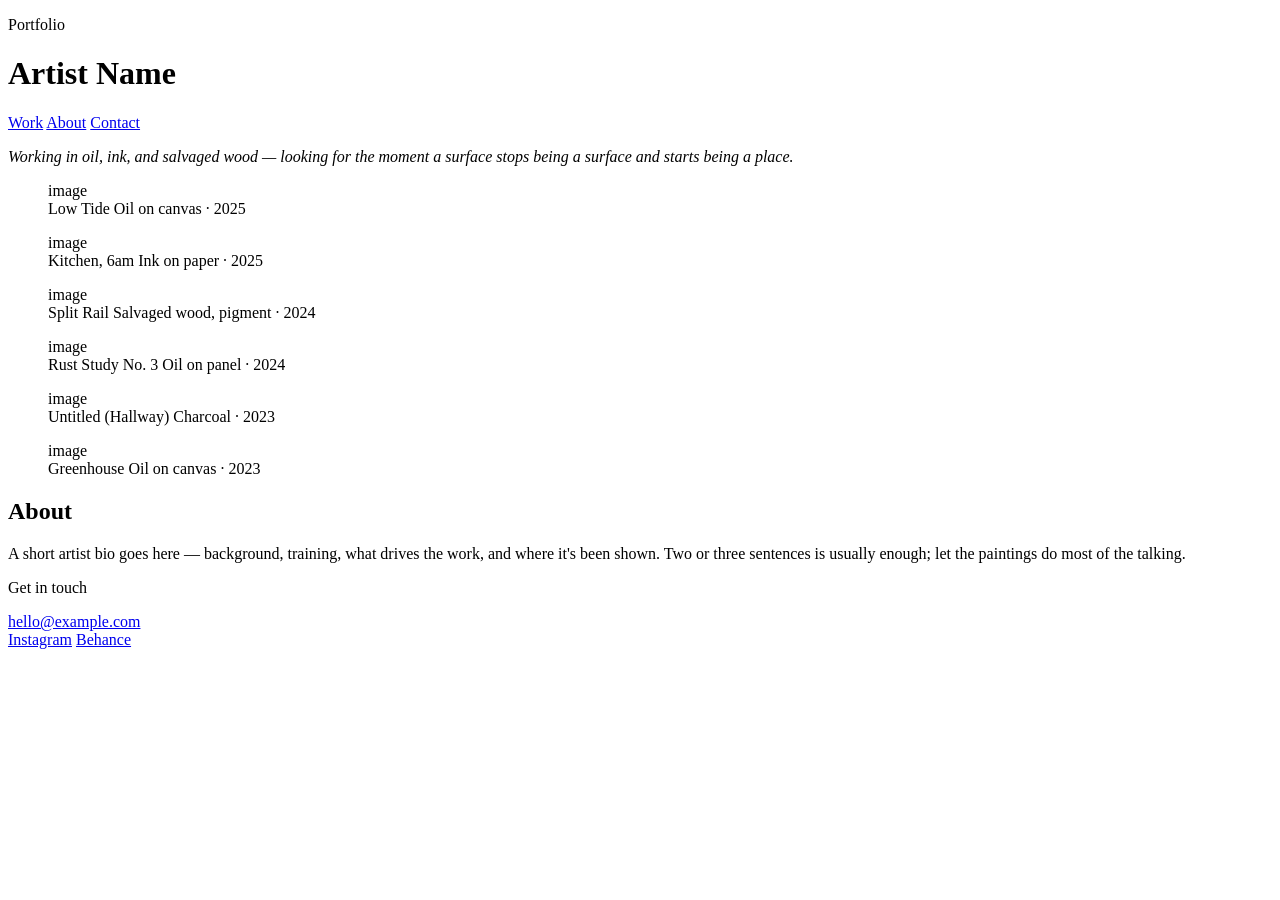
==== index.html @ acadbf72 "Create index.html" ====
<!DOCTYPE html>
<html lang="en">
<head>
  <meta charset="UTF-8">
  <meta name="viewport" content="width=device-width, initial-scale=1.0">
  <title>Artist Name — Portfolio</title>
  <link rel="preconnect" href="https://fonts.googleapis.com">
  <link href="https://fonts.googleapis.com/css2?family=Fraunces:ital,opsz,wght@0,9..144,300;0,9..144,500;1,9..144,400&family=Inter:wght@400;500&display=swap" rel="stylesheet">
  <link rel="stylesheet" href="styles.css">
</head>
<body>

  <header class="site-header">
    <p class="eyebrow">Portfolio</p>
    <h1 class="artist-name">Artist Name</h1>
    <nav class="site-nav">
      <a href="#work">Work</a>
      <a href="#about">About</a>
      <a href="#contact">Contact</a>
    </nav>
  </header>

  <section class="statement">
    <p><em>Working in oil, ink, and salvaged wood — looking for the moment
    a surface stops being a surface and starts being a place.</em></p>
  </section>

  <main id="work" class="gallery">

    <figure class="piece" style="--tile-color:#B7C4A6;">
      <div class="frame" tabindex="0">
        <span class="placeholder-note">image</span>
      </div>
      <figcaption class="label">
        <span class="label-title">Low Tide</span>
        <span class="label-meta">Oil on canvas · 2025</span>
      </figcaption>
    </figure>

    <figure class="piece" style="--tile-color:#C9A98C;">
      <div class="frame" tabindex="0">
        <span class="placeholder-note">image</span>
      </div>
      <figcaption class="label">
        <span class="label-title">Kitchen, 6am</span>
        <span class="label-meta">Ink on paper · 2025</span>
      </figcaption>
    </figure>

    <figure class="piece" style="--tile-color:#94A7AE;">
      <div class="frame" tabindex="0">
        <span class="placeholder-note">image</span>
      </div>
      <figcaption class="label">
        <span class="label-title">Split Rail</span>
        <span class="label-meta">Salvaged wood, pigment · 2024</span>
      </figcaption>
    </figure>

    <figure class="piece" style="--tile-color:#A8522E;">
      <div class="frame" tabindex="0">
        <span class="placeholder-note">image</span>
      </div>
      <figcaption class="label">
        <span class="label-title">Rust Study No. 3</span>
        <span class="label-meta">Oil on panel · 2024</span>
      </figcaption>
    </figure>

    <figure class="piece" style="--tile-color:#D8CBB4;">
      <div class="frame" tabindex="0">
        <span class="placeholder-note">image</span>
      </div>
      <figcaption class="label">
        <span class="label-title">Untitled (Hallway)</span>
        <span class="label-meta">Charcoal · 2023</span>
      </figcaption>
    </figure>

    <figure class="piece" style="--tile-color:#6B7A5E;">
      <div class="frame" tabindex="0">
        <span class="placeholder-note">image</span>
      </div>
      <figcaption class="label">
        <span class="label-title">Greenhouse</span>
        <span class="label-meta">Oil on canvas · 2023</span>
      </figcaption>
    </figure>

  </main>

  <section id="about" class="about">
    <h2>About</h2>
    <p>A short artist bio goes here — background, training, what drives
    the work, and where it's been shown. Two or three sentences is usually
    enough; let the paintings do most of the talking.</p>
  </section>

  <footer id="contact" class="site-footer">
    <p>Get in touch</p>
    <a href="mailto:hello@example.com">hello@example.com</a>
    <div class="socials">
      <a href="#">Instagram</a>
      <a href="#">Behance</a>
    </div>
  </footer>

</body>
</html>
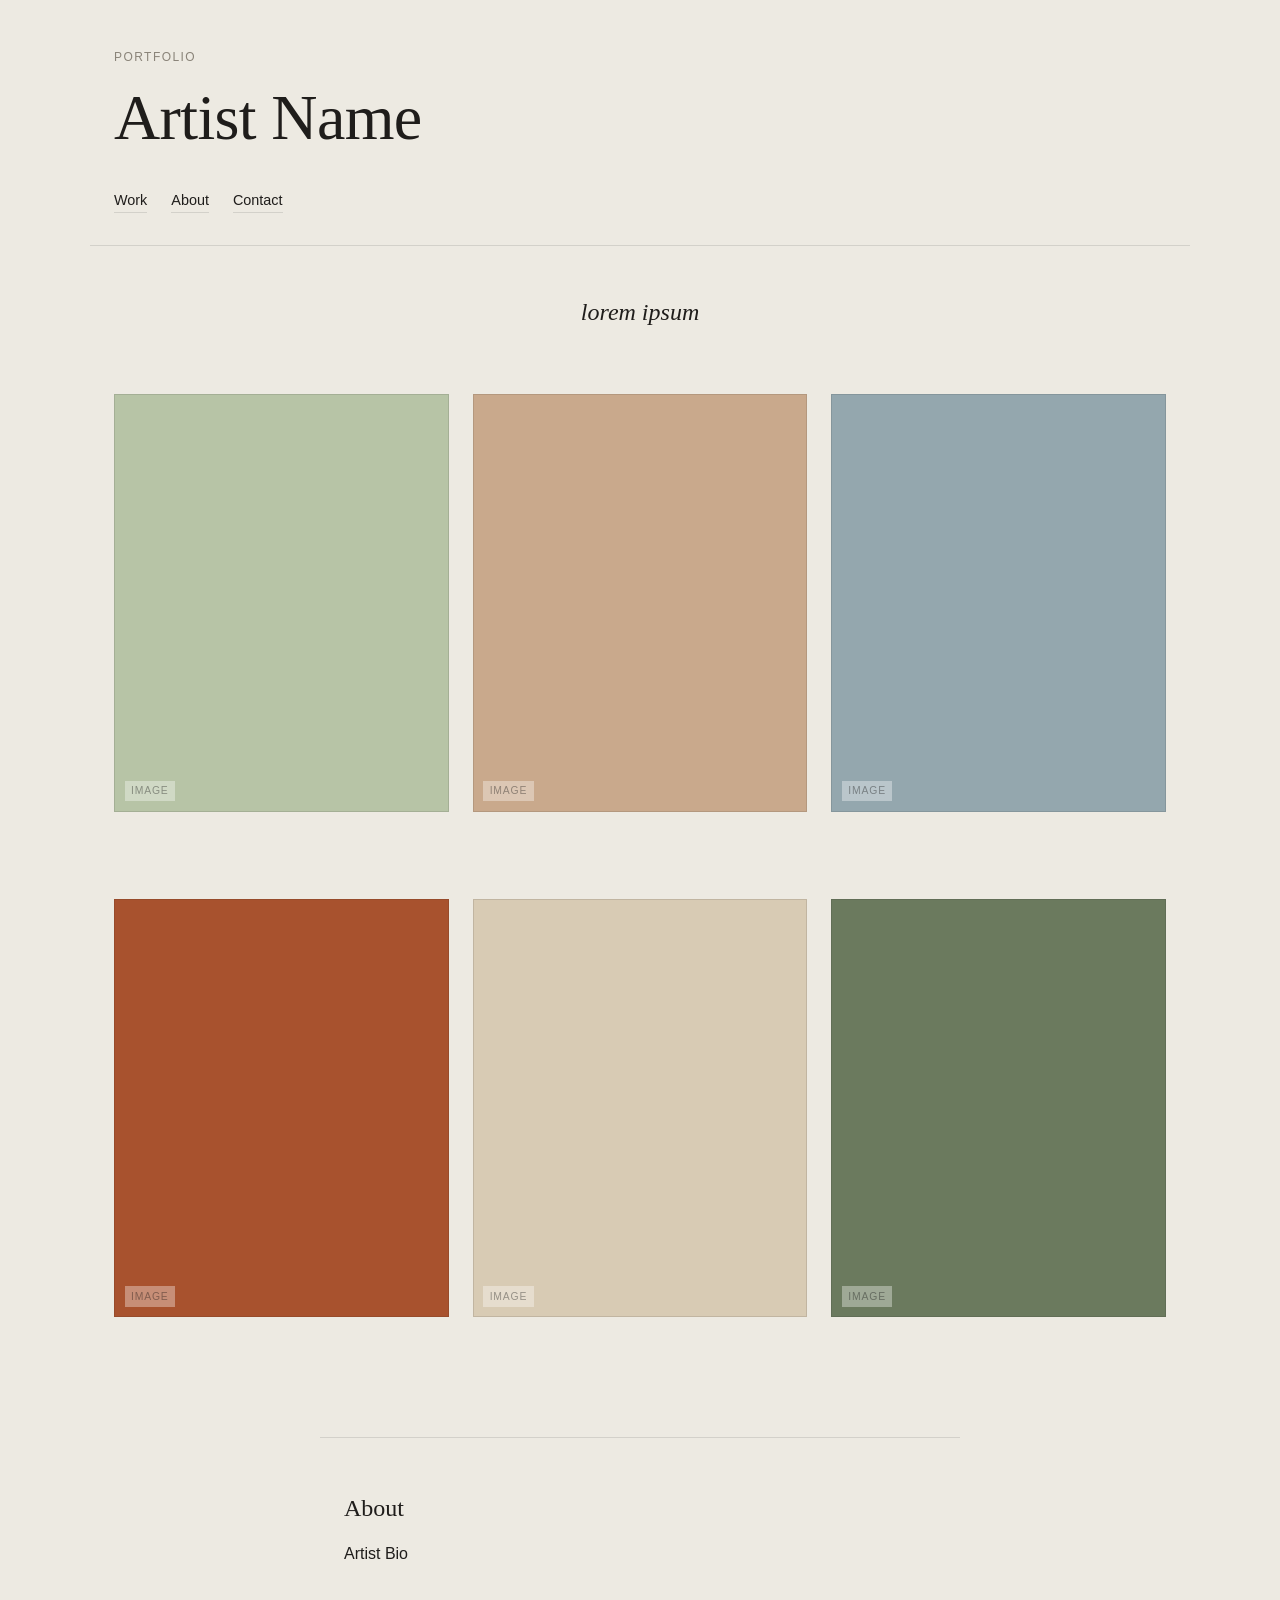
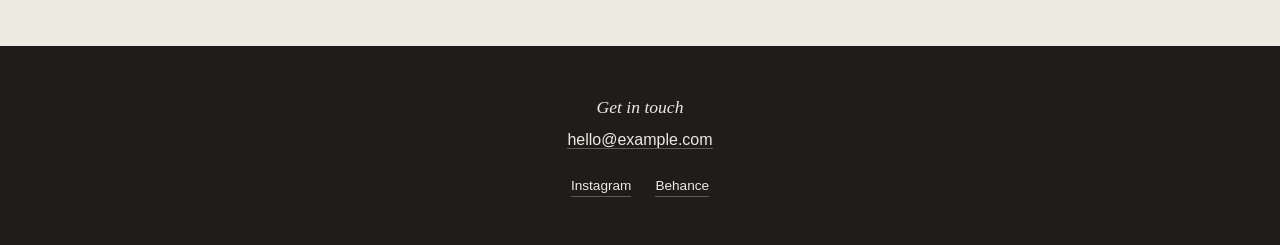
==== commit adc24713: "Replace artist statement and bio with placeholders" ====
--- a/index.html
+++ b/index.html
@@ -21,8 +21,7 @@
   </header>
 
   <section class="statement">
-    <p><em>Working in oil, ink, and salvaged wood — looking for the moment
-    a surface stops being a surface and starts being a place.</em></p>
+    <p><em>lorem ipsum</em></p>
   </section>
 
   <main id="work" class="gallery">
@@ -91,9 +90,7 @@
 
   <section id="about" class="about">
     <h2>About</h2>
-    <p>A short artist bio goes here — background, training, what drives
-    the work, and where it's been shown. Two or three sentences is usually
-    enough; let the paintings do most of the talking.</p>
+    <p>Artist Bio</p>
   </section>
 
   <footer id="contact" class="site-footer">
--- a/styles.css
+++ b/styles.css
@@ -0,0 +1,204 @@
+/* ---------- tokens ---------- */
+:root {
+  --plaster: #EDEAE2;
+  --ink: #1F1D1B;
+  --sage: #6B7A5E;
+  --rust: #A8522E;
+  --label-gray: #8A8479;
+  --border: rgba(31, 29, 27, 0.12);
+
+  --font-display: 'Fraunces', serif;
+  --font-body: 'Inter', sans-serif;
+}
+
+* { box-sizing: border-box; }
+
+html { scroll-behavior: smooth; }
+
+body {
+  margin: 0;
+  background: var(--plaster);
+  color: var(--ink);
+  font-family: var(--font-body);
+  line-height: 1.5;
+}
+
+a {
+  color: inherit;
+  text-decoration: none;
+  border-bottom: 1px solid var(--border);
+}
+a:hover { border-bottom-color: var(--ink); }
+
+/* visible focus state everywhere */
+a:focus-visible,
+.frame:focus-visible {
+  outline: 2px solid var(--rust);
+  outline-offset: 3px;
+}
+
+/* ---------- header ---------- */
+.site-header {
+  padding: 3rem 1.5rem 2rem;
+  max-width: 1100px;
+  margin: 0 auto;
+  border-bottom: 1px solid var(--border);
+}
+
+.eyebrow {
+  margin: 0 0 0.25rem;
+  font-size: 0.75rem;
+  letter-spacing: 0.12em;
+  text-transform: uppercase;
+  color: var(--label-gray);
+}
+
+.artist-name {
+  margin: 0 0 1.5rem;
+  font-family: var(--font-display);
+  font-weight: 500;
+  font-size: clamp(2.5rem, 6vw, 4rem);
+  letter-spacing: -0.01em;
+}
+
+.site-nav { display: flex; gap: 1.5rem; }
+.site-nav a { font-size: 0.9rem; }
+
+/* ---------- statement ---------- */
+.statement {
+  max-width: 640px;
+  margin: 3rem auto;
+  padding: 0 1.5rem;
+  text-align: center;
+}
+.statement p {
+  font-family: var(--font-display);
+  font-style: italic;
+  font-weight: 300;
+  font-size: clamp(1.1rem, 2.5vw, 1.5rem);
+  line-height: 1.5;
+  color: var(--ink);
+}
+
+/* ---------- gallery ---------- */
+.gallery {
+  max-width: 1100px;
+  margin: 0 auto;
+  padding: 1rem 1.5rem 4rem;
+  display: grid;
+  grid-template-columns: repeat(3, 1fr);
+  gap: 2rem 1.5rem;
+}
+
+@media (max-width: 800px) {
+  .gallery { grid-template-columns: repeat(2, 1fr); }
+}
+@media (max-width: 520px) {
+  .gallery { grid-template-columns: 1fr; }
+}
+
+.piece {
+  margin: 0;
+  display: flex;
+  flex-direction: column;
+}
+
+/* the frame stands in for a real photo of the artwork */
+.frame {
+  aspect-ratio: 4 / 5;
+  background: var(--tile-color, #ccc);
+  border: 1px solid var(--border);
+  cursor: pointer;
+  display: flex;
+  align-items: flex-end;
+  justify-content: flex-start;
+  padding: 0.6rem;
+  position: relative;
+  overflow: hidden;
+}
+
+.placeholder-note {
+  font-size: 0.65rem;
+  letter-spacing: 0.08em;
+  text-transform: uppercase;
+  color: rgba(0, 0, 0, 0.35);
+  background: rgba(255, 255, 255, 0.35);
+  padding: 0.15rem 0.4rem;
+}
+
+/* label slides up like a gallery wall plaque, on hover or keyboard focus */
+.label {
+  display: flex;
+  flex-direction: column;
+  gap: 0.15rem;
+  padding-top: 0.6rem;
+  transform: translateY(-6px);
+  opacity: 0;
+  transition: transform 0.25s ease, opacity 0.25s ease;
+}
+
+.piece:hover .label,
+.frame:focus-visible ~ .label {
+  transform: translateY(0);
+  opacity: 1;
+}
+
+.label-title {
+  font-family: var(--font-display);
+  font-size: 1rem;
+  font-weight: 500;
+}
+
+.label-meta {
+  font-size: 0.8rem;
+  color: var(--label-gray);
+}
+
+/* respect users who prefer less motion */
+@media (prefers-reduced-motion: reduce) {
+  html { scroll-behavior: auto; }
+  .label { transition: none; }
+}
+
+/* ---------- about ---------- */
+.about {
+  max-width: 640px;
+  margin: 0 auto;
+  padding: 2rem 1.5rem 4rem;
+  border-top: 1px solid var(--border);
+}
+
+.about h2 {
+  font-family: var(--font-display);
+  font-weight: 500;
+  font-size: 1.5rem;
+  margin-bottom: 0.75rem;
+}
+
+/* ---------- footer ---------- */
+.site-footer {
+  background: var(--ink);
+  color: var(--plaster);
+  padding: 3rem 1.5rem;
+  text-align: center;
+}
+
+.site-footer p {
+  margin: 0 0 0.5rem;
+  font-family: var(--font-display);
+  font-style: italic;
+  font-size: 1.1rem;
+}
+
+.site-footer a {
+  border-bottom-color: rgba(237, 234, 226, 0.3);
+}
+.site-footer a:hover { border-bottom-color: var(--plaster); }
+
+.socials {
+  margin-top: 1.5rem;
+  display: flex;
+  gap: 1.5rem;
+  justify-content: center;
+  font-size: 0.85rem;
+}
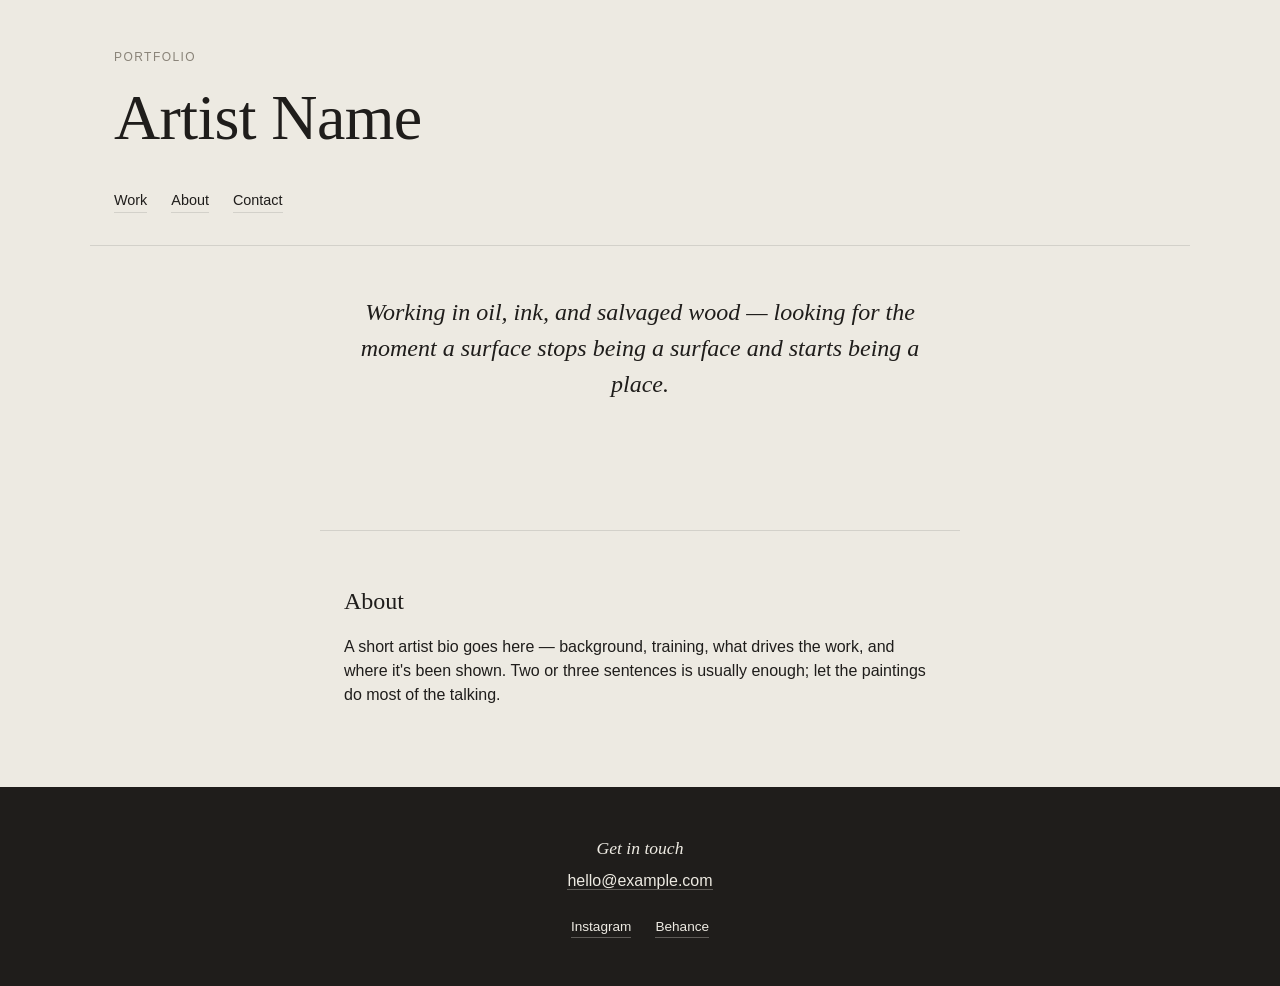
==== commit f6e29ecd: "Revise content and add script references in index.html Updated the content of the statement and abou" ====
--- a/index.html
+++ b/index.html
@@ -21,76 +21,21 @@
   </header>
 
   <section class="statement">
-    <p><em>lorem ipsum</em></p>
+    <p><em>Working in oil, ink, and salvaged wood — looking for the moment
+    a surface stops being a surface and starts being a place.</em></p>
   </section>
 
-  <main id="work" class="gallery">
-
-    <figure class="piece" style="--tile-color:#B7C4A6;">
-      <div class="frame" tabindex="0">
-        <span class="placeholder-note">image</span>
-      </div>
-      <figcaption class="label">
-        <span class="label-title">Low Tide</span>
-        <span class="label-meta">Oil on canvas · 2025</span>
-      </figcaption>
-    </figure>
-
-    <figure class="piece" style="--tile-color:#C9A98C;">
-      <div class="frame" tabindex="0">
-        <span class="placeholder-note">image</span>
-      </div>
-      <figcaption class="label">
-        <span class="label-title">Kitchen, 6am</span>
-        <span class="label-meta">Ink on paper · 2025</span>
-      </figcaption>
-    </figure>
-
-    <figure class="piece" style="--tile-color:#94A7AE;">
-      <div class="frame" tabindex="0">
-        <span class="placeholder-note">image</span>
-      </div>
-      <figcaption class="label">
-        <span class="label-title">Split Rail</span>
-        <span class="label-meta">Salvaged wood, pigment · 2024</span>
-      </figcaption>
-    </figure>
-
-    <figure class="piece" style="--tile-color:#A8522E;">
-      <div class="frame" tabindex="0">
-        <span class="placeholder-note">image</span>
-      </div>
-      <figcaption class="label">
-        <span class="label-title">Rust Study No. 3</span>
-        <span class="label-meta">Oil on panel · 2024</span>
-      </figcaption>
-    </figure>
-
-    <figure class="piece" style="--tile-color:#D8CBB4;">
-      <div class="frame" tabindex="0">
-        <span class="placeholder-note">image</span>
-      </div>
-      <figcaption class="label">
-        <span class="label-title">Untitled (Hallway)</span>
-        <span class="label-meta">Charcoal · 2023</span>
-      </figcaption>
-    </figure>
-
-    <figure class="piece" style="--tile-color:#6B7A5E;">
-      <div class="frame" tabindex="0">
-        <span class="placeholder-note">image</span>
-      </div>
-      <figcaption class="label">
-        <span class="label-title">Greenhouse</span>
-        <span class="label-meta">Oil on canvas · 2023</span>
-      </figcaption>
-    </figure>
-
-  </main>
+  <!-- Gallery tiles are generated by gallery.js from the list in data.js.
+       To add a new piece: add one entry to the "artworks" array in data.js
+       and drop the matching image file in the images/ folder. Nothing here
+       needs to be touched. -->
+  <main id="work" class="gallery"></main>
 
   <section id="about" class="about">
     <h2>About</h2>
-    <p>Artist Bio</p>
+    <p>A short artist bio goes here — background, training, what drives
+    the work, and where it's been shown. Two or three sentences is usually
+    enough; let the paintings do most of the talking.</p>
   </section>
 
   <footer id="contact" class="site-footer">
@@ -102,5 +47,7 @@
     </div>
   </footer>
 
+  <script src="data.js"></script>
+  <script src="gallery.js"></script>
 </body>
 </html>
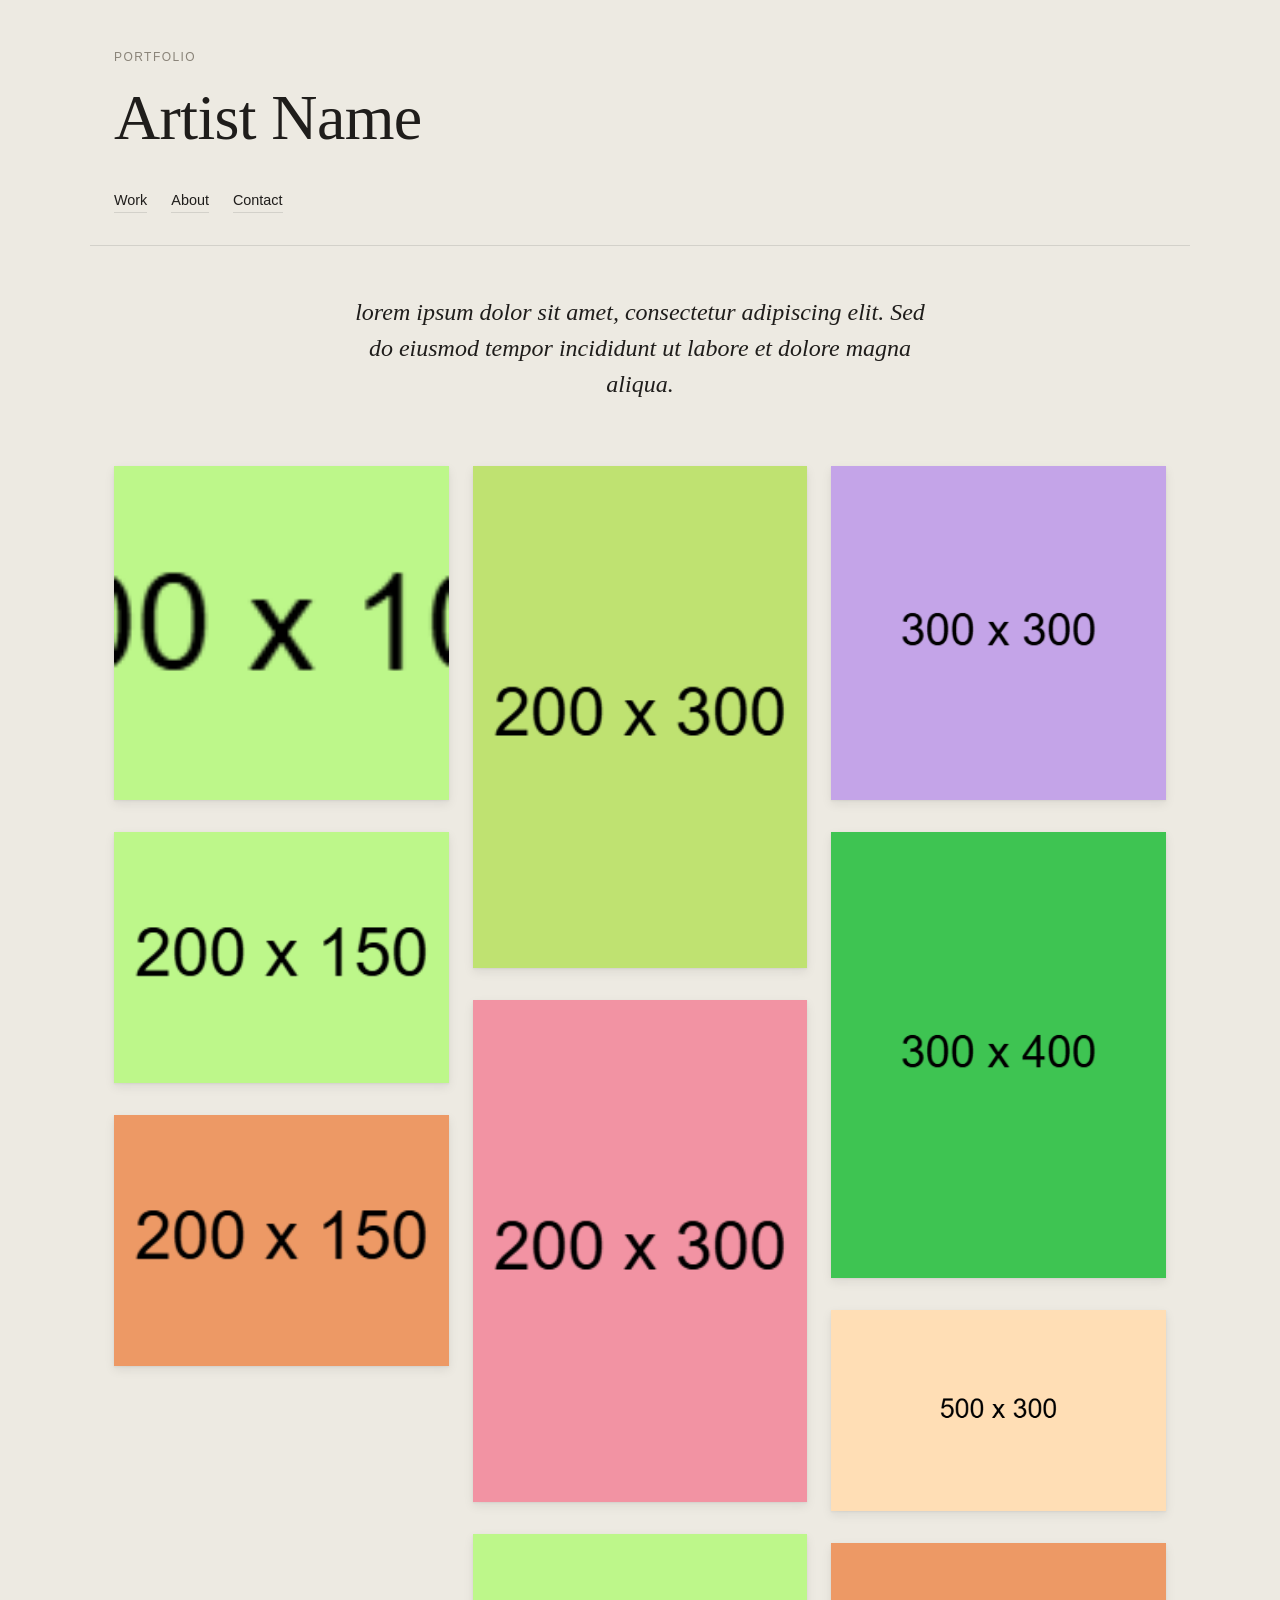
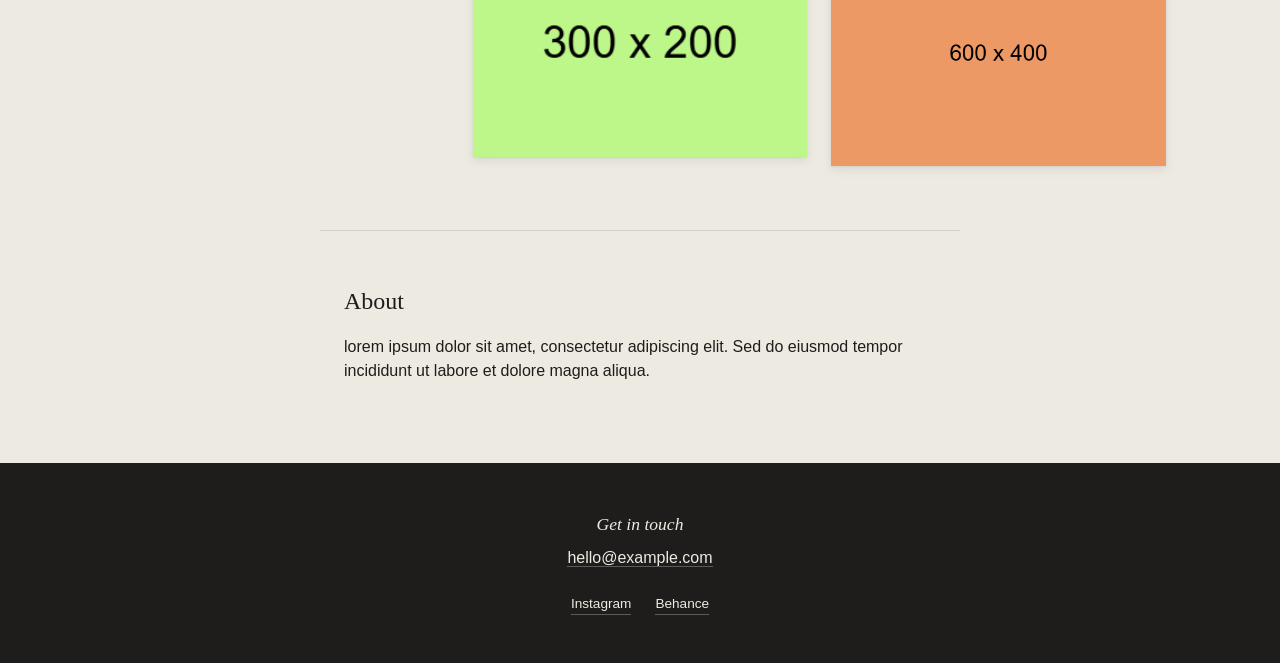
==== commit 8344f2a5: "Add files via upload" ====
--- a/index.html
+++ b/index.html
@@ -21,8 +21,7 @@
   </header>
 
   <section class="statement">
-    <p><em>Working in oil, ink, and salvaged wood — looking for the moment
-    a surface stops being a surface and starts being a place.</em></p>
+    <p><em>lorem ipsum dolor sit amet, consectetur adipiscing elit. Sed do eiusmod tempor incididunt ut labore et dolore magna aliqua.</em></p>
   </section>
 
   <!-- Gallery tiles are generated by gallery.js from the list in data.js.
@@ -33,9 +32,7 @@
 
   <section id="about" class="about">
     <h2>About</h2>
-    <p>A short artist bio goes here — background, training, what drives
-    the work, and where it's been shown. Two or three sentences is usually
-    enough; let the paintings do most of the talking.</p>
+    <p>lorem ipsum dolor sit amet, consectetur adipiscing elit. Sed do eiusmod tempor incididunt ut labore et dolore magna aliqua.</p>
   </section>
 
   <footer id="contact" class="site-footer">
--- a/styles.css
+++ b/styles.css
@@ -80,41 +80,51 @@
   color: var(--ink);
 }
 
-/* ---------- gallery ---------- */
+/* ---------- gallery (masonry via CSS columns) ---------- */
 .gallery {
   max-width: 1100px;
   margin: 0 auto;
   padding: 1rem 1.5rem 4rem;
-  display: grid;
-  grid-template-columns: repeat(3, 1fr);
-  gap: 2rem 1.5rem;
+  column-count: 3;
+  column-gap: 1.5rem;
 }
 
 @media (max-width: 800px) {
-  .gallery { grid-template-columns: repeat(2, 1fr); }
+  .gallery { column-count: 2; }
 }
 @media (max-width: 520px) {
-  .gallery { grid-template-columns: 1fr; }
+  .gallery { column-count: 1; }
 }
 
 .piece {
-  margin: 0;
-  display: flex;
-  flex-direction: column;
-}
-
-/* the frame stands in for a real photo of the artwork */
+  margin: 0 0 2rem;
+  display: block;
+  break-inside: avoid; /* keeps a tile from splitting across columns */
+}
+
+/* the frame stands in for a real photo of the artwork.
+   No fixed aspect-ratio here on purpose — each tile's height now
+   follows its own image, which is what creates the masonry effect. */
 .frame {
-  aspect-ratio: 4 / 5;
   background: var(--tile-color, #ccc);
-  border: 1px solid var(--border);
+  box-shadow: 0 1px 2px rgba(31, 29, 27, 0.06), 0 4px 10px rgba(31, 29, 27, 0.08);
   cursor: pointer;
-  display: flex;
-  align-items: flex-end;
-  justify-content: flex-start;
-  padding: 0.6rem;
+  display: block;
   position: relative;
   overflow: hidden;
+  min-height: 3rem; /* keeps empty placeholders from collapsing to 0 */
+  transition: box-shadow 0.2s ease;
+}
+
+.piece:hover .frame,
+.frame:focus-visible {
+  box-shadow: 0 2px 4px rgba(31, 29, 27, 0.1), 0 8px 20px rgba(31, 29, 27, 0.14);
+}
+
+.frame img {
+  display: block;
+  width: 100%;
+  height: auto; /* natural aspect ratio drives the masonry layout */
 }
 
 .placeholder-note {
@@ -124,21 +134,32 @@
   color: rgba(0, 0, 0, 0.35);
   background: rgba(255, 255, 255, 0.35);
   padding: 0.15rem 0.4rem;
-}
-
-/* label slides up like a gallery wall plaque, on hover or keyboard focus */
+  position: absolute;
+  left: 0.6rem;
+  top: 0.6rem;
+}
+
+/* label overlays the bottom-right corner of the image itself, on a dark
+   scrim so the text stays legible regardless of what's underneath it */
 .label {
   display: flex;
   flex-direction: column;
-  gap: 0.15rem;
-  padding-top: 0.6rem;
-  transform: translateY(-6px);
+  align-items: flex-end;
+  gap: 0.1rem;
+  position: absolute;
+  right: 0;
+  bottom: 0;
+  max-width: 85%;
+  padding: 0.5rem 0.75rem;
+  background: linear-gradient(to top left, rgba(31, 29, 27, 0.85), rgba(31, 29, 27, 0));
+  text-align: right;
   opacity: 0;
+  transform: translateY(6px);
   transition: transform 0.25s ease, opacity 0.25s ease;
 }
 
 .piece:hover .label,
-.frame:focus-visible ~ .label {
+.frame:focus-visible .label {
   transform: translateY(0);
   opacity: 1;
 }
@@ -147,11 +168,12 @@
   font-family: var(--font-display);
   font-size: 1rem;
   font-weight: 500;
+  color: var(--plaster);
 }
 
 .label-meta {
   font-size: 0.8rem;
-  color: var(--label-gray);
+  color: rgba(237, 234, 226, 0.75);
 }
 
 /* respect users who prefer less motion */
@@ -201,4 +223,4 @@
   gap: 1.5rem;
   justify-content: center;
   font-size: 0.85rem;
-}
+}
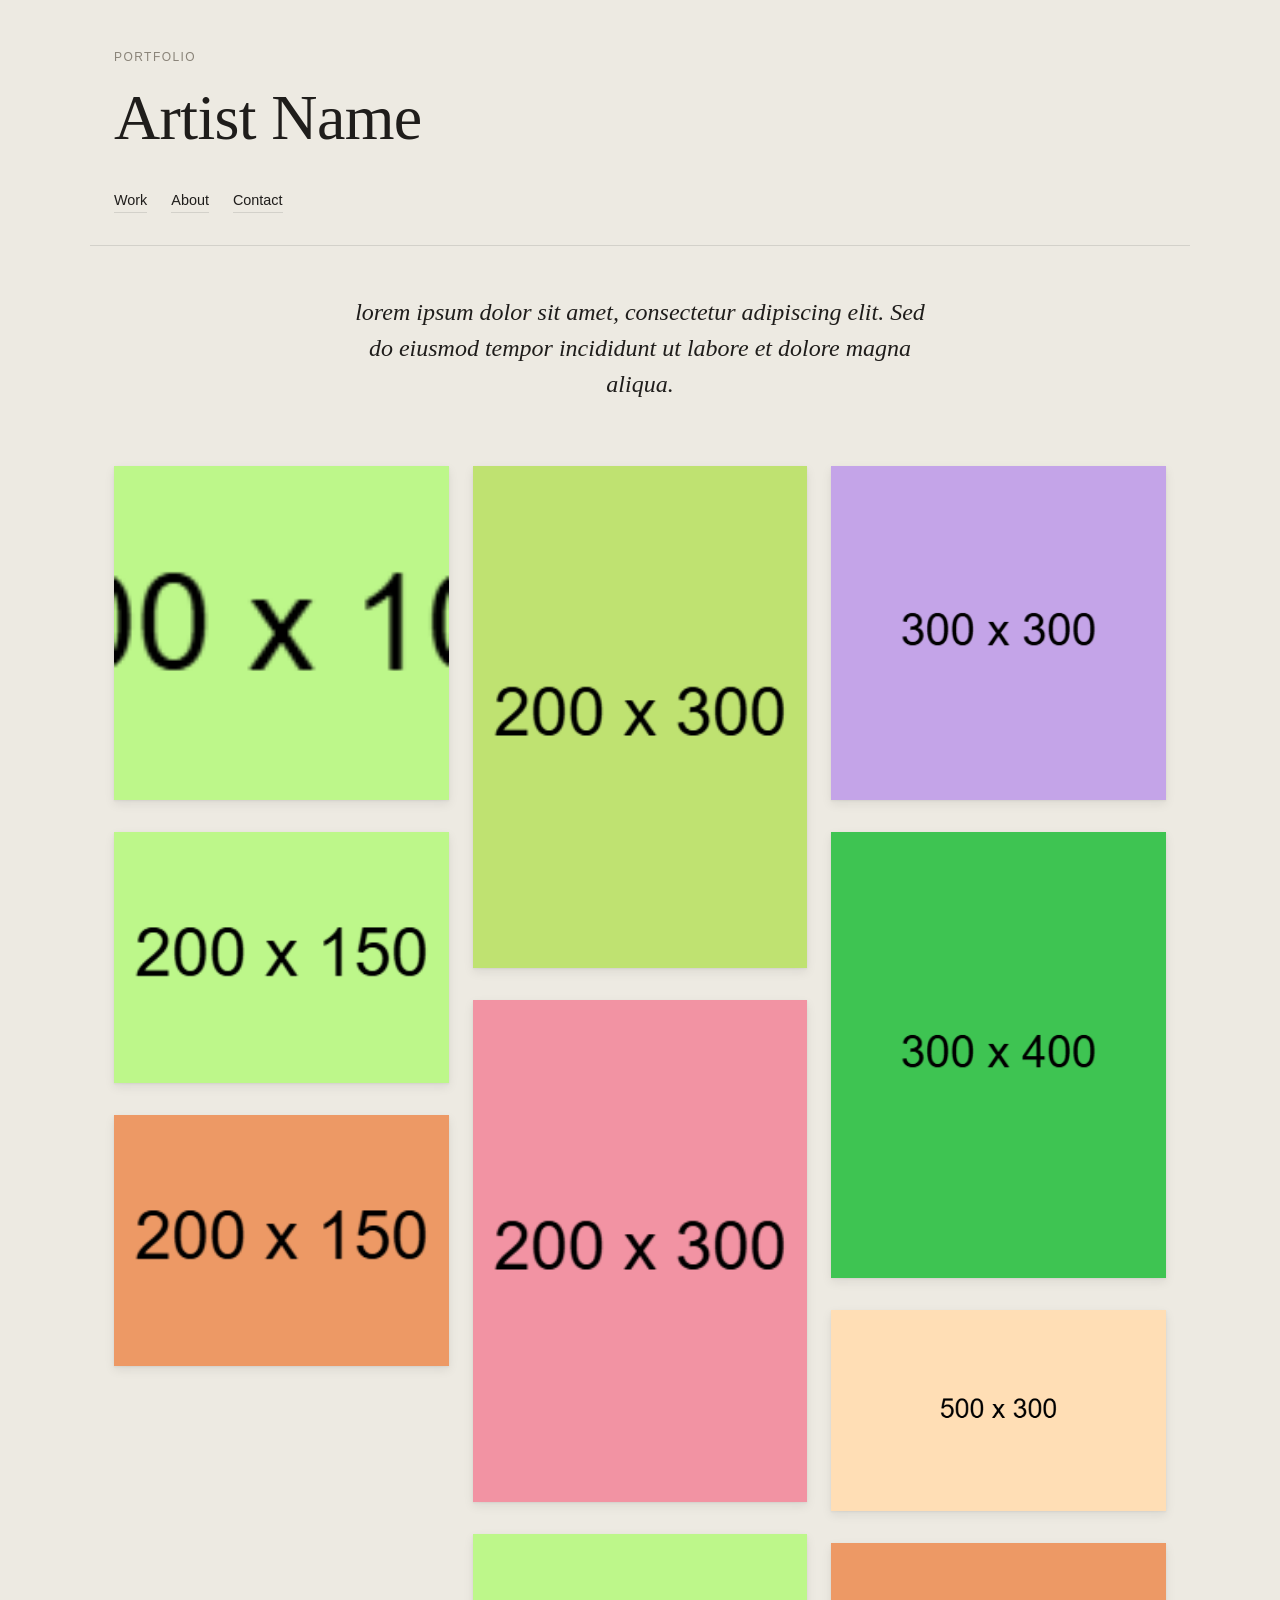
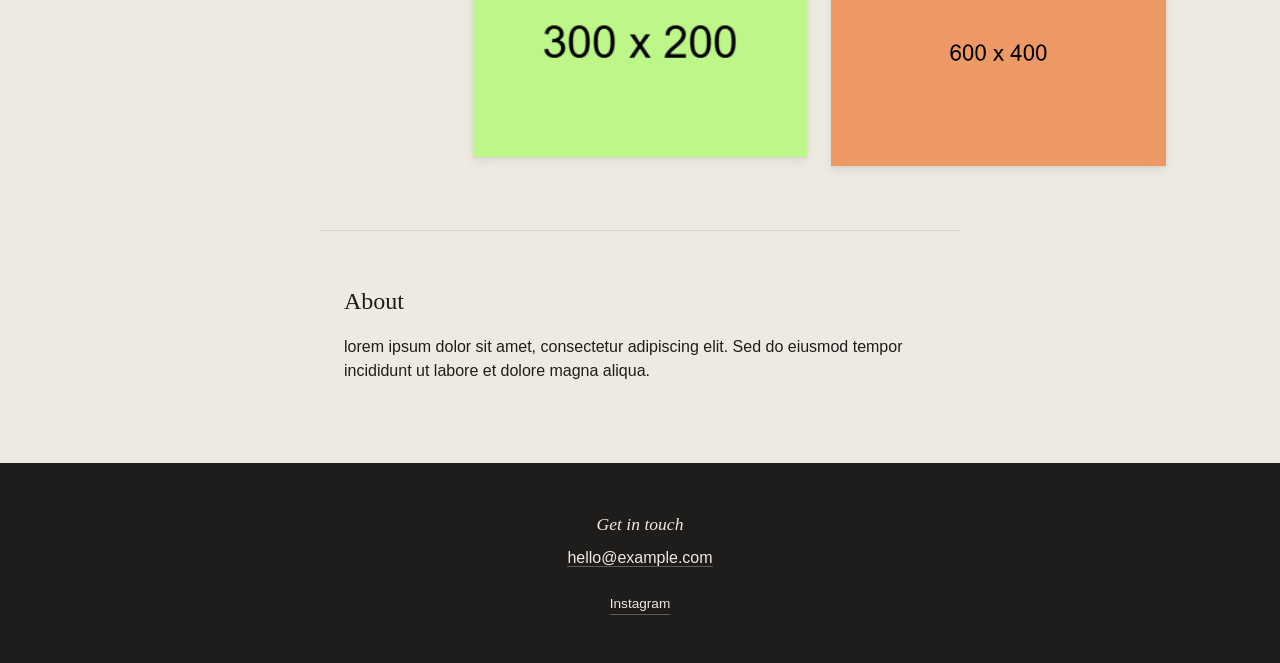
==== commit 6e5d7341: "Remove Behance link from footer" ====
--- a/index.html
+++ b/index.html
@@ -40,7 +40,6 @@
     <a href="mailto:hello@example.com">hello@example.com</a>
     <div class="socials">
       <a href="#">Instagram</a>
-      <a href="#">Behance</a>
     </div>
   </footer>
 
